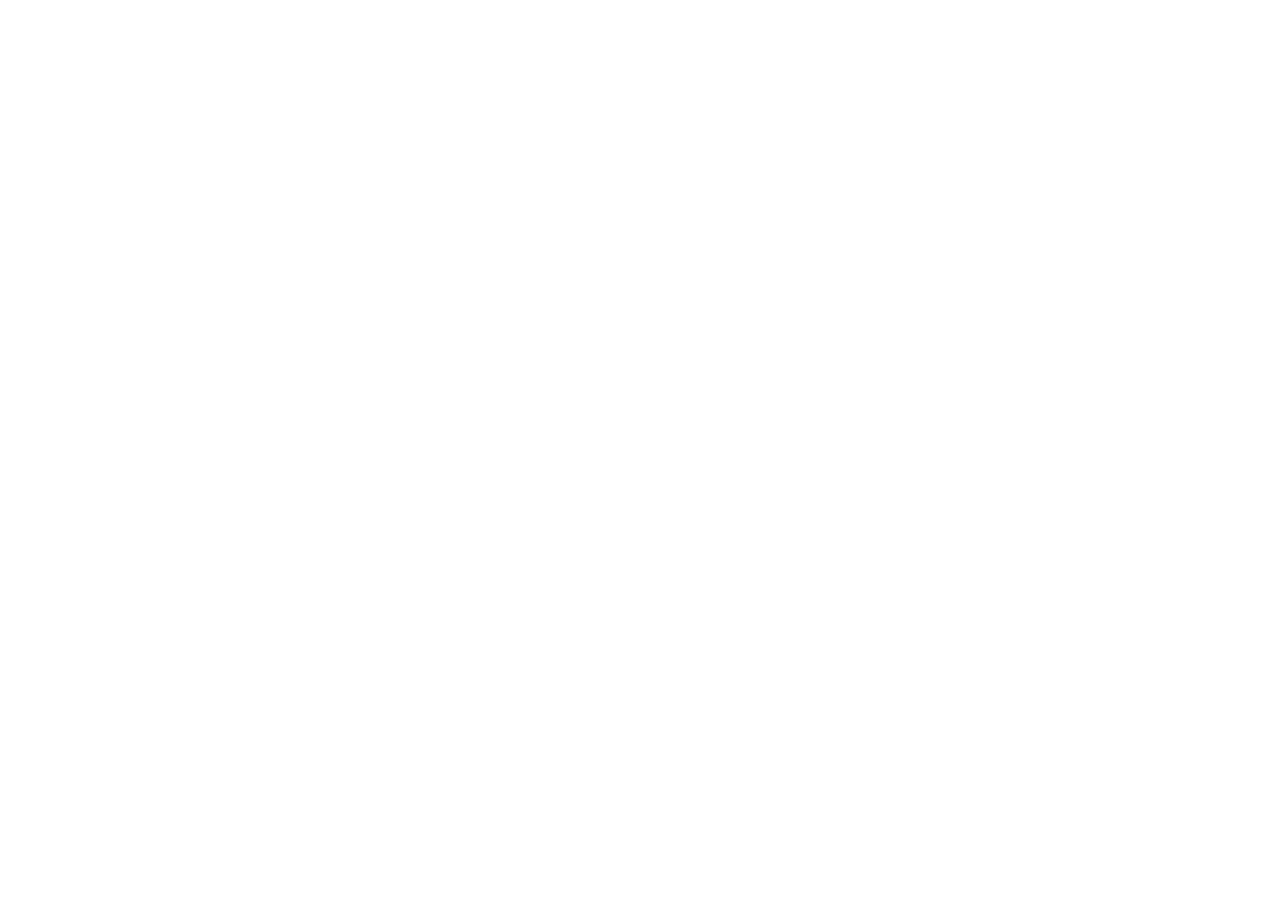
==== index.html @ 24b888a6 "Defined components and styles for card" ====
<!DOCTYPE html>
<html lang="en">
  <head>
    <meta charset="UTF-8" />
    <meta name="viewport" content="width=device-width, initial-scale=1.0" />
    <!-- displays site properly based on user's device -->

    <link
      rel="icon"
      type="image/png"
      sizes="32x32"
      href="./images/favicon-32x32.png"
    />
    <link 
      href="https://fonts.googleapis.com/css2?family=League+Spartan:wght@400;500;700;800&display=swap" 
      rel="stylesheet">

    <link rel="stylesheet" href="styles/styles.css">

    <title>Frontend Mentor | Social proof section</title>

    <!-- Feel free to remove these styles or customise in your own stylesheet 👍 -->
<!--     <style>
      .attribution {
        font-size: 11px;
        text-align: center;
      }
      .attribution a {
        color: hsl(228, 45%, 44%);
      }
    </style> -->
  </head>
  <body>

<!--     <div class="attribution">
      Challenge by
      <a href="https://www.frontendmentor.io?ref=challenge" target="_blank"
        >Frontend Mentor</a
      >. Coded by <a href="#">Your Name Here</a>.
    </div> -->
  </body>
</html>
---- styles/styles.css ----
/*variable*/
:root {
	--color-Very-Dark-Magenta: hsl(300, 43%, 22%);
	--color-Soft-Pink: hsl(333, 80%, 67%);
	--color-Dark-Grayish-Magenta: hsl(303, 10%, 53%);
	--color-Light-Grayish-Magenta: hsl(300, 24%, 96%);
	--color-White: hsl(0, 0%, 100%);
	--font-main: 'League Spartan', sans-serif;
}

*,
*::before,
*::after {
	margin: 0;
	padding: 0;
	box-sizing: content-box;
	font-family: var(--font-main);
}

html {
	font-size: 62.5%;
}

body {
/*	background-image: 
		url('data:image/svg+xml,<svg width="374" height="232" xmlns="http://www.w3.org/2000/svg"><defs><linearGradient x1="100%" y1="69.24%" x2="9.399%" y2="32.157%" id="a"><stop stop-color="%238A4389" stop-opacity="0" offset="0%"/><stop stop-color="%23512051" offset="100%"/><stop stop-color="%23512051" offset="100%"/><stop stop-color="%23512051" offset="100%"/></linearGradient></defs><path d="M0 232c25.63-53.065 74.118-86.618 145.464-100.66 107.018-21.062 66.506-42.306 119.083-84.466C299.6 18.767 336.083 3.143 374 0v232H0z" transform="rotate(180 187 116)" fill="url(%23a)" fill-rule="evenodd" opacity="1"/></svg>'),
		url('data:image/svg+xml,<svg width="375" height="503" xmlns="http://www.w3.org/2000/svg"><defs><linearGradient x1="100%" y1="69.237%" x2="9.399%" y2="32.159%" id="a"><stop stop-color="%238A4389" stop-opacity="0" offset="0%"/><stop stop-color="%23512051" offset="100%"/><stop stop-color="%23512051" offset="100%"/><stop stop-color="%23512051" offset="100%"/></linearGradient></defs><path d="M-355 1530c74.356-153.934 215.022-251.268 422-292 310.466-61.099 192.94-122.724 345.47-245.025C514.157 911.442 620 866.116 730 857v673H-355z" transform="translate(0 -1027)" fill="url(%23a)" fill-rule="evenodd" opacity="1"/></svg>');
	background-repeat: no-repeat;
	background-size: cover; 
*/
	margin: 0 2.4rem;
	height: 100vh;
}

/*@media screen and (min-width: 768px) {
	body {
		background-image: 
			url('data:image/svg+xml,<svg width="1085" height="673" xmlns="http://www.w3.org/2000/svg"><defs><linearGradient x1="100%" y1="69.237%" x2="9.399%" y2="32.159%" id="a"><stop stop-color="%238A4389" stop-opacity="0" offset="0%"/><stop stop-color="%23512051" offset="100%"/><stop stop-color="%23512051" offset="100%"/><stop stop-color="%23512051" offset="100%"/></linearGradient></defs><path d="M355 800c74.356-153.934 215.022-251.268 422-292 310.466-61.099 192.94-122.724 345.47-245.025C1224.157 181.442 1330 136.116 1440 127v673H355z" transform="translate(-355 -127)" fill="url(%23a)" fill-rule="evenodd" opacity="1"/></svg>'),
			url('data:image/svg+xml,<svg width="584" height="362" xmlns="http://www.w3.org/2000/svg"><defs><linearGradient x1="100%" y1="69.212%" x2="9.399%" y2="32.183%" id="a"><stop stop-color="%238A4389" stop-opacity="0" offset="0%"/><stop stop-color="%23512051" offset="100%"/><stop stop-color="%23512051" offset="100%"/><stop stop-color="%23512051" offset="100%"/></linearGradient></defs><path d="M0 362c40.022-82.8 115.736-135.154 227.141-157.064 167.108-32.864 103.85-66.012 185.949-131.796C467.823 29.284 524.793 4.904 584 0v362H0z" transform="rotate(180 292 181)" fill="url(%23a)" fill-rule="evenodd" opacity="1"/></svg>');
	}
}
*/

/*header section*/
.socail-proof-header {
	text-align: center;
}

.header-title {
	font-size: 4rem;
	margin: 2rem 0;
	color: var(--color-Very-Dark-Magenta);
	padding: 0 2rem;
	font-weight: 700;
	letter-spacing: -0.1rem;
}

.header-description {
	font-size: 1.75rem;
	line-height: 1.3;
	color: var(--color-Dark-Grayish-Magenta);
	font-weight: 500;
}

@media screen and (min-width: 768px) {
	.socail-proof-header {
		text-align: left;
	}

	.header-title {
		padding: 0;
	}
}

/*ratings section*/
.social-proof-ratings {
	text-align: center;
}

.ratings {
	background: var(--color-Light-Grayish-Magenta);
	border-radius: 10px;
	margin: 1rem 0;
	height: 60px;
	display: flex;
	flex-direction: column;
	align-items: center;
	justify-content: center;

}

.stars {
	padding: 0 0px;
}

.stars img {
	width: 11px;
	margin: 2px;
} 

.ratings p {
	font-size: 1.2rem;
	padding: 5px;
	font-weight: 700;
	color: var(--color-Very-Dark-Magenta);
}

@media screen and (min-width: 768px) {
	.ratings {
		flex-direction: row;
		height: 50px;
		width: 440px;
	} 

	.ratings p {
		padding-left: 3rem;
	}
}

/*Testimonials*/
.testimonials-block {
	display: flex;
	flex-direction: column;
}

.testmonial {
	background: var(--color-Very-Dark-Magenta);
	border-radius: 8px;
	padding: 35px;
	color: white;
	margin-bottom: 16px;
	max-width: 265px;
	min-width: 265px;
}

.testimonial-user {
	display: flex;
	align-items: center;
	padding-bottom: 20px;
}

.testimonial-user img {
	width: 40px;
	border-radius: 50%;
}

.testimonial-name {
	font-size: 1.5rem;
	font-weight: 500;
}

.testimonial-userinfo {
	padding-left: 20px;
}

.testimonial-verified {
	padding-top: .5rem;
	color: var(--color-Soft-Pink);
	font-size: 1.6rem;
	opacity: .9;
}

.testimonial-statement {
	font-size: 1.6rem;
	line-height: 1.5;
	color: var(--color-Light-Grayish-Magenta);
}

.testimonial-statement::before {
	content: '"';
}

.testimonial-statement::after {
	content: '"';
}

@media screen and (min-width: 768px) {
	.testmonial {
		min-width: 300px;
		margin: 15px;
	}

	.testimonials-block {
		flex-direction: row;
	}
}

/*card*/
.grid {
	display: grid;
	height: 200px;
}

@media screen and (min-width: 768px) {

	.grid {
		grid-template-columns: repeat(2, 1fr);
	}
}
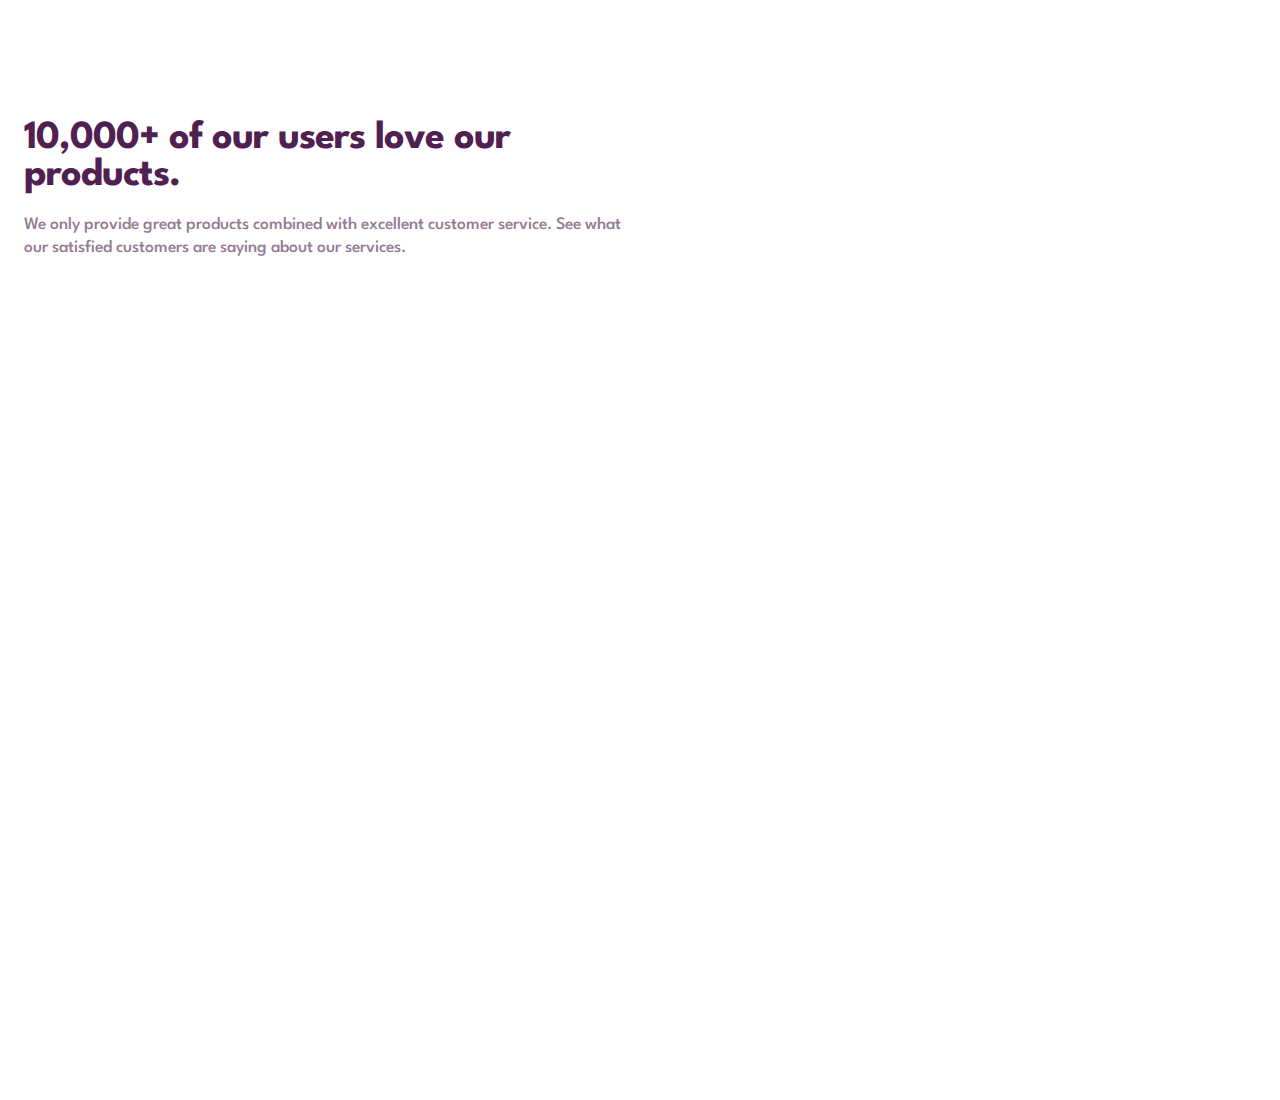
==== commit e77376b3: "Added styles to page with header component" ====
--- a/index.html
+++ b/index.html
@@ -31,6 +31,18 @@
     </style> -->
   </head>
   <body>
+      <section class="social-proof-card">     
+        <div class="grid">
+          <div class="socail-proof-header">
+            <h1 class="header-title"> 10,000+ of our users love our products.</h1>
+            
+            <p class="header-description">
+              We only provide great products combined with excellent customer service.
+              See what our satisfied customers are saying about our services.
+            </p>
+          </div>
+        </div> 
+      </section>
 
 <!--     <div class="attribution">
       Challenge by
--- a/styles/styles.css
+++ b/styles/styles.css
@@ -28,7 +28,7 @@
 	background-repeat: no-repeat;
 	background-size: cover; 
 */
-	margin: 0 2.4rem;
+	margin: 10rem 2.4rem;
 	height: 100vh;
 }
 
@@ -188,7 +188,6 @@
 /*card*/
 .grid {
 	display: grid;
-	height: 200px;
 }
 
 @media screen and (min-width: 768px) {
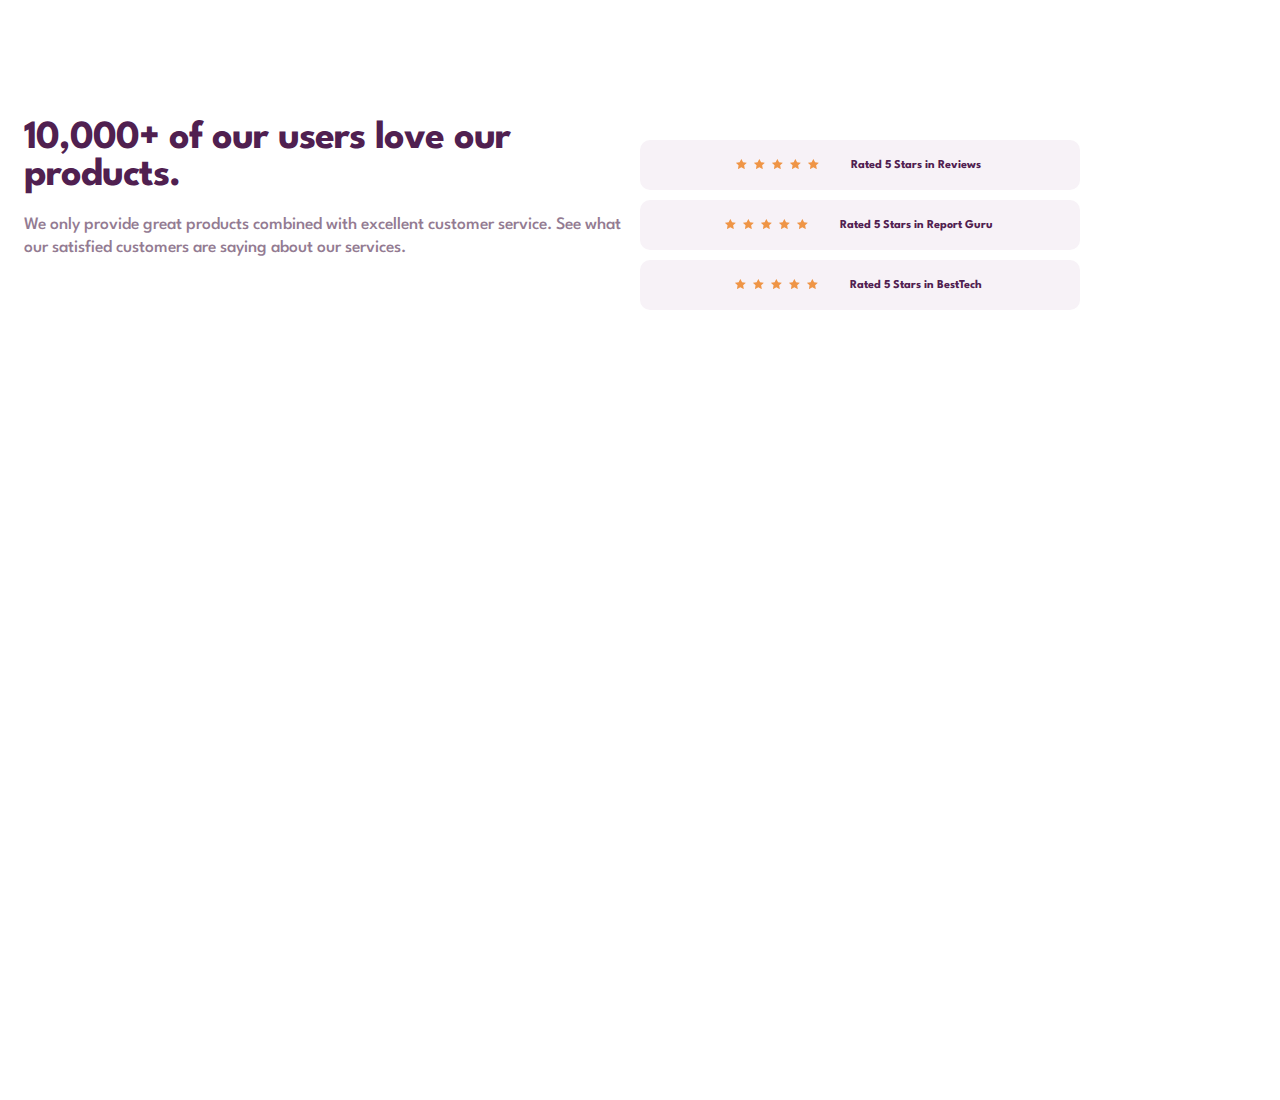
==== commit df01d4b1: "Added styles to page with ratings section" ====
--- a/index.html
+++ b/index.html
@@ -41,6 +41,37 @@
               See what our satisfied customers are saying about our services.
             </p>
           </div>
+          <div class="social-proof-ratings">
+            <div class="ratings">
+              <div class="stars">
+                <img src="images/icon-star.svg" alt="">
+                <img src="images/icon-star.svg" alt="">
+                <img src="images/icon-star.svg" alt="">
+                <img src="images/icon-star.svg" alt="">
+                <img src="images/icon-star.svg" alt="">
+              </div>        
+              <p>Rated 5 Stars in Reviews</p>
+            </div>
+            <div class="ratings">
+              <div class="stars">
+                <img src="images/icon-star.svg" alt="">
+                <img src="images/icon-star.svg" alt="">
+                <img src="images/icon-star.svg" alt="">
+                <img src="images/icon-star.svg" alt="">
+                <img src="images/icon-star.svg" alt="">
+              </div>
+              <p>Rated 5 Stars in Report Guru</p>
+            </div>
+            <div class="ratings">
+              <div class="stars">
+                <img src="images/icon-star.svg" alt="">
+                <img src="images/icon-star.svg" alt="">
+                <img src="images/icon-star.svg" alt="">
+                <img src="images/icon-star.svg" alt="">
+                <img src="images/icon-star.svg" alt="">
+              </div>        
+                <p>Rated 5 Stars in BestTech</p>
+          </div>          
         </div> 
       </section>
 
--- a/styles/styles.css
+++ b/styles/styles.css
@@ -75,6 +75,7 @@
 /*ratings section*/
 .social-proof-ratings {
 	text-align: center;
+	margin: 30px 0;
 }
 
 .ratings {
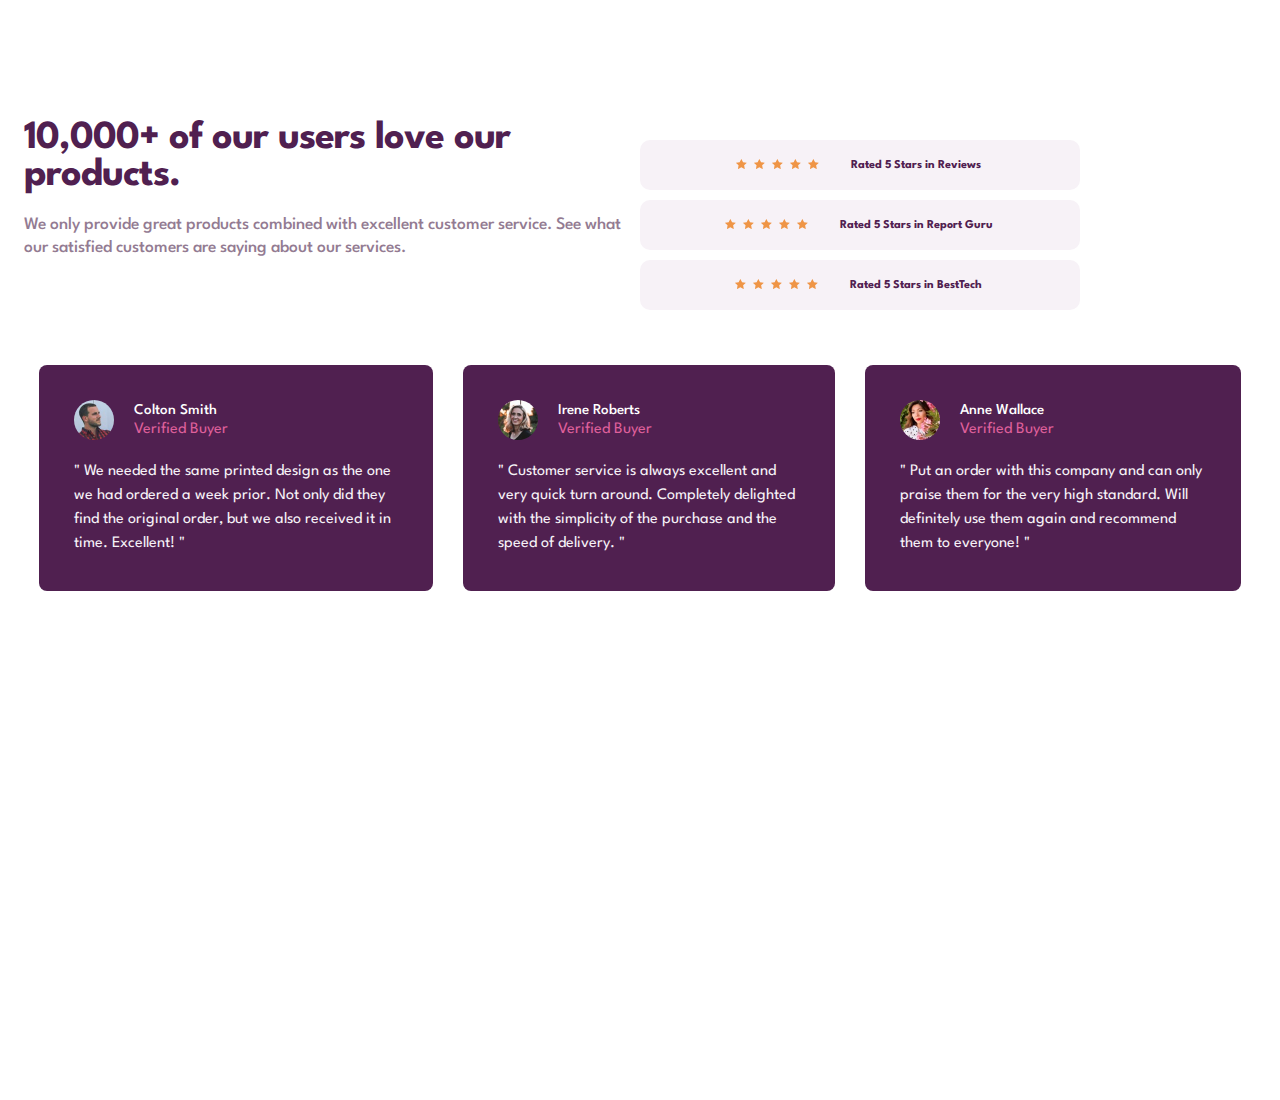
==== commit ab661b1f: "Added styles to page with testimonials block" ====
--- a/index.html
+++ b/index.html
@@ -70,9 +70,54 @@
                 <img src="images/icon-star.svg" alt="">
                 <img src="images/icon-star.svg" alt="">
               </div>        
-                <p>Rated 5 Stars in BestTech</p>
-          </div>          
-        </div> 
+              <p>Rated 5 Stars in BestTech</p>
+            </div>          
+          </div>
+        </div>
+        <div class="testimonials-block">
+         <div class="testmonial">
+           <div class="testimonial-user">
+             <img src="images/image-colton.jpg" alt="">
+             <div class="testimonial-userinfo">
+               <h2 class="testimonial-name">Colton Smith</h2>
+               <p class="testimonial-verified">Verified Buyer</p>
+             </div>
+           </div>
+           <blockquote class="testimonial-statement">
+             We needed the same printed design as the one we had ordered a week prior.
+             Not only did they find the original order, but we also received it in time.
+             Excellent!
+           </blockquote>
+         </div>
+         <div class="testmonial">
+           <div class="testimonial-user">
+             <img src="images/image-irene.jpg" alt="">
+             <div class="testimonial-userinfo">
+               <h2 class="testimonial-name">Irene Roberts</h2>
+               <p class="testimonial-verified">Verified Buyer</p>
+             </div>
+           </div>
+           <blockquote class="testimonial-statement">
+             Customer service is always excellent and very quick turn around. Completely
+             delighted with the simplicity of the purchase and the speed of delivery.
+           </blockquote>
+         </div>
+         <div class="testmonial">
+           <div class="testimonial-user">
+             <img src="images/image-anne.jpg" alt="">
+             <div class="testimonial-userinfo">
+               <h2 class="testimonial-name">Anne Wallace</h2>
+               <p class="testimonial-verified">Verified Buyer</p>
+             </div>
+           </div>
+           <blockquote class="testimonial-statement">
+             Put an order with this company and can only praise them for the very high
+             standard. Will definitely use them again and recommend them to everyone!
+           </blockquote>
+         </div>
+        </div>   
+  
+
       </section>
 
 <!--     <div class="attribution">
--- a/styles/styles.css
+++ b/styles/styles.css
@@ -122,6 +122,7 @@
 .testimonials-block {
 	display: flex;
 	flex-direction: column;
+	align-items: center;
 }
 
 .testmonial {
@@ -130,7 +131,7 @@
 	padding: 35px;
 	color: white;
 	margin-bottom: 16px;
-	max-width: 265px;
+/*	max-width: 265px;*/
 	min-width: 265px;
 }
 
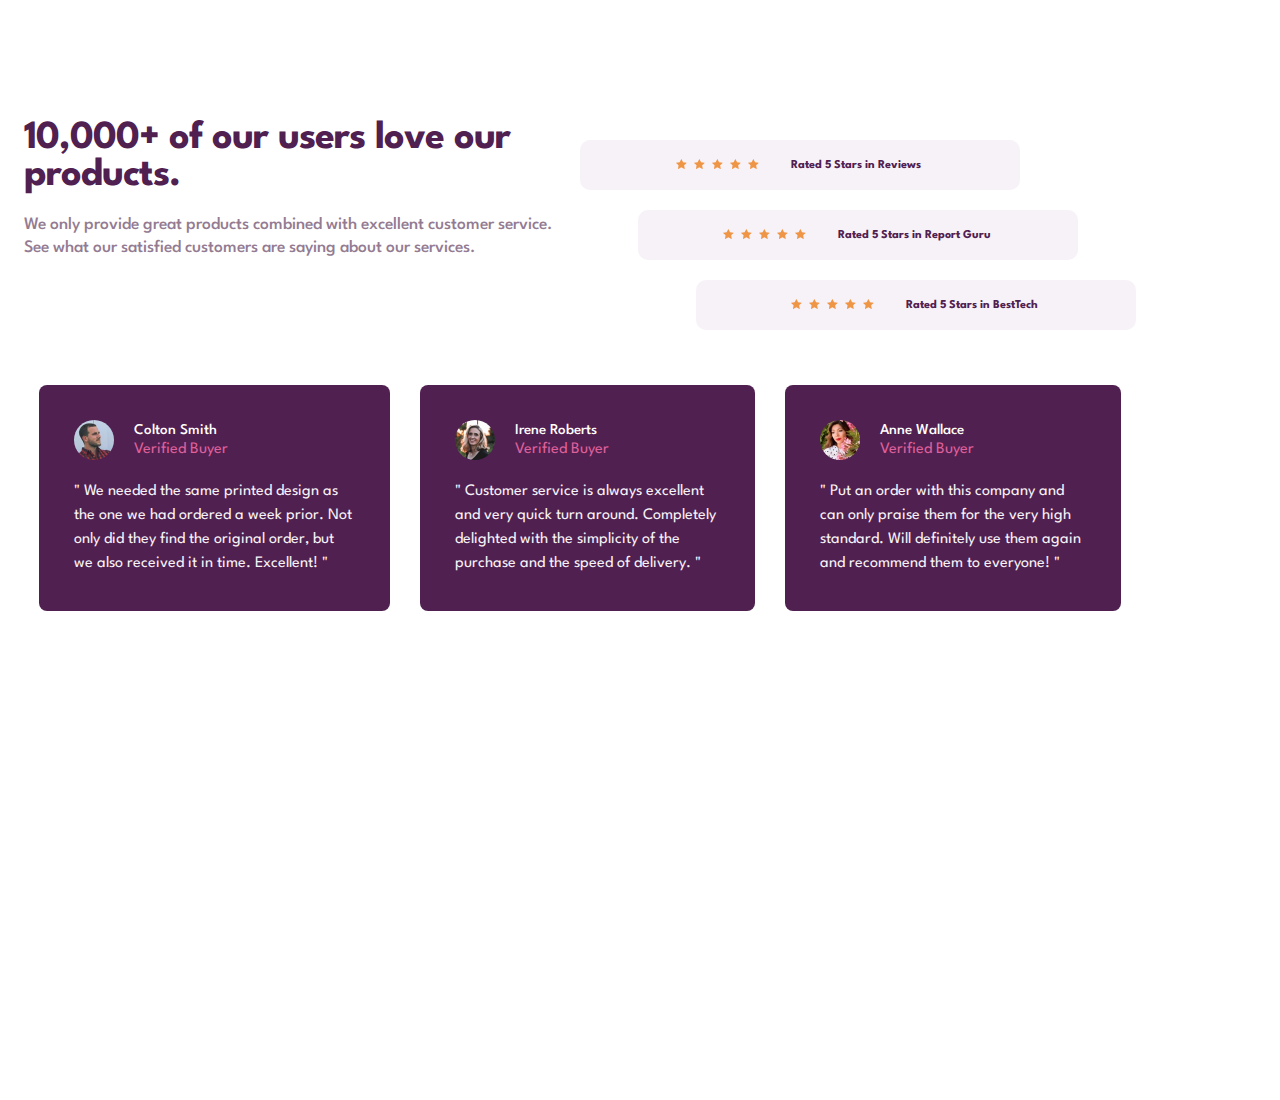
==== commit 33f37e6c: "Added styles to ratings section" ====
--- a/index.html
+++ b/index.html
@@ -9,8 +9,8 @@
       rel="icon"
       type="image/png"
       sizes="32x32"
-      href="./images/favicon-32x32.png"
-    />
+     href="./images/favicon-32x32.png"
+    /> 
     <link 
       href="https://fonts.googleapis.com/css2?family=League+Spartan:wght@400;500;700;800&display=swap" 
       rel="stylesheet">
@@ -31,94 +31,92 @@
     </style> -->
   </head>
   <body>
-      <section class="social-proof-card">     
-        <div class="grid">
-          <div class="socail-proof-header">
-            <h1 class="header-title"> 10,000+ of our users love our products.</h1>
-            
-            <p class="header-description">
-              We only provide great products combined with excellent customer service.
-              See what our satisfied customers are saying about our services.
-            </p>
+    <section class="social-proof-card">     
+      <div class="grid">
+        <div class="socail-proof-header">
+          <h1 class="header-title"> 10,000+ of our users love our products.</h1>
+          
+          <p class="header-description">
+            We only provide great products combined with excellent customer service.
+            See what our satisfied customers are saying about our services.
+          </p>
+        </div>
+        <div class="social-proof-ratings">
+          <div class="ratings">
+            <div class="stars">
+              <img src="images/icon-star.svg" alt="">
+              <img src="images/icon-star.svg" alt="">
+              <img src="images/icon-star.svg" alt="">
+              <img src="images/icon-star.svg" alt="">
+              <img src="images/icon-star.svg" alt="">
+            </div>        
+            <p>Rated 5 Stars in Reviews</p>
           </div>
-          <div class="social-proof-ratings">
-            <div class="ratings">
-              <div class="stars">
-                <img src="images/icon-star.svg" alt="">
-                <img src="images/icon-star.svg" alt="">
-                <img src="images/icon-star.svg" alt="">
-                <img src="images/icon-star.svg" alt="">
-                <img src="images/icon-star.svg" alt="">
-              </div>        
-              <p>Rated 5 Stars in Reviews</p>
+          <div class="ratings">
+            <div class="stars">
+              <img src="images/icon-star.svg" alt="">
+              <img src="images/icon-star.svg" alt="">
+              <img src="images/icon-star.svg" alt="">
+              <img src="images/icon-star.svg" alt="">
+              <img src="images/icon-star.svg" alt="">
             </div>
-            <div class="ratings">
-              <div class="stars">
-                <img src="images/icon-star.svg" alt="">
-                <img src="images/icon-star.svg" alt="">
-                <img src="images/icon-star.svg" alt="">
-                <img src="images/icon-star.svg" alt="">
-                <img src="images/icon-star.svg" alt="">
-              </div>
-              <p>Rated 5 Stars in Report Guru</p>
-            </div>
-            <div class="ratings">
-              <div class="stars">
-                <img src="images/icon-star.svg" alt="">
-                <img src="images/icon-star.svg" alt="">
-                <img src="images/icon-star.svg" alt="">
-                <img src="images/icon-star.svg" alt="">
-                <img src="images/icon-star.svg" alt="">
-              </div>        
-              <p>Rated 5 Stars in BestTech</p>
-            </div>          
+            <p>Rated 5 Stars in Report Guru</p>
           </div>
+          <div class="ratings">
+            <div class="stars">
+              <img src="images/icon-star.svg" alt="">
+              <img src="images/icon-star.svg" alt="">
+              <img src="images/icon-star.svg" alt="">
+              <img src="images/icon-star.svg" alt="">
+              <img src="images/icon-star.svg" alt="">
+            </div>        
+            <p>Rated 5 Stars in BestTech</p>
+          </div>          
         </div>
-        <div class="testimonials-block">
-         <div class="testmonial">
-           <div class="testimonial-user">
-             <img src="images/image-colton.jpg" alt="">
-             <div class="testimonial-userinfo">
-               <h2 class="testimonial-name">Colton Smith</h2>
-               <p class="testimonial-verified">Verified Buyer</p>
-             </div>
+      </div>
+      <div class="testimonials-block">
+       <div class="testmonial">
+         <div class="testimonial-user">
+           <img src="images/image-colton.jpg" alt="">
+           <div class="testimonial-userinfo">
+             <h2 class="testimonial-name">Colton Smith</h2>
+             <p class="testimonial-verified">Verified Buyer</p>
            </div>
-           <blockquote class="testimonial-statement">
-             We needed the same printed design as the one we had ordered a week prior.
-             Not only did they find the original order, but we also received it in time.
-             Excellent!
-           </blockquote>
          </div>
-         <div class="testmonial">
-           <div class="testimonial-user">
-             <img src="images/image-irene.jpg" alt="">
-             <div class="testimonial-userinfo">
-               <h2 class="testimonial-name">Irene Roberts</h2>
-               <p class="testimonial-verified">Verified Buyer</p>
-             </div>
+         <blockquote class="testimonial-statement">
+           We needed the same printed design as the one we had ordered a week prior.
+           Not only did they find the original order, but we also received it in time.
+           Excellent!
+         </blockquote>
+       </div>
+       <div class="testmonial">
+         <div class="testimonial-user">
+           <img src="images/image-irene.jpg" alt="">
+           <div class="testimonial-userinfo">
+             <h2 class="testimonial-name">Irene Roberts</h2>
+             <p class="testimonial-verified">Verified Buyer</p>
            </div>
-           <blockquote class="testimonial-statement">
-             Customer service is always excellent and very quick turn around. Completely
-             delighted with the simplicity of the purchase and the speed of delivery.
-           </blockquote>
          </div>
-         <div class="testmonial">
-           <div class="testimonial-user">
-             <img src="images/image-anne.jpg" alt="">
-             <div class="testimonial-userinfo">
-               <h2 class="testimonial-name">Anne Wallace</h2>
-               <p class="testimonial-verified">Verified Buyer</p>
-             </div>
+         <blockquote class="testimonial-statement">
+           Customer service is always excellent and very quick turn around. Completely
+           delighted with the simplicity of the purchase and the speed of delivery.
+         </blockquote>
+       </div>
+       <div class="testmonial">
+         <div class="testimonial-user">
+           <img src="images/image-anne.jpg" alt="">
+           <div class="testimonial-userinfo">
+             <h2 class="testimonial-name">Anne Wallace</h2>
+             <p class="testimonial-verified">Verified Buyer</p>
            </div>
-           <blockquote class="testimonial-statement">
-             Put an order with this company and can only praise them for the very high
-             standard. Will definitely use them again and recommend them to everyone!
-           </blockquote>
          </div>
-        </div>   
-  
-
-      </section>
+         <blockquote class="testimonial-statement">
+           Put an order with this company and can only praise them for the very high
+           standard. Will definitely use them again and recommend them to everyone!
+         </blockquote>
+       </div>
+      </div>   
+    </section>
 
 <!--     <div class="attribution">
       Challenge by
--- a/styles/styles.css
+++ b/styles/styles.css
@@ -76,6 +76,8 @@
 .social-proof-ratings {
 	text-align: center;
 	margin: 30px 0;
+	display: flex;
+	flex-direction: column;
 }
 
 .ratings {
@@ -87,7 +89,7 @@
 	flex-direction: column;
 	align-items: center;
 	justify-content: center;
-
+	order: 2;
 }
 
 .stars {
@@ -116,6 +118,17 @@
 	.ratings p {
 		padding-left: 3rem;
 	}
+
+	.ratings:nth-child(1) {
+		place-self: start;
+	}
+	.ratings:nth-child(2) {
+		place-self: center;
+	}
+	.ratings:nth-child(3) {
+		place-self: end;
+	}
+
 }
 
 /*Testimonials*/
@@ -178,7 +191,6 @@
 
 @media screen and (min-width: 768px) {
 	.testmonial {
-		min-width: 300px;
 		margin: 15px;
 	}
 
@@ -198,3 +210,8 @@
 		grid-template-columns: repeat(2, 1fr);
 	}
 }
+
+.social-proof-card {
+
+	width: 1112px;
+}
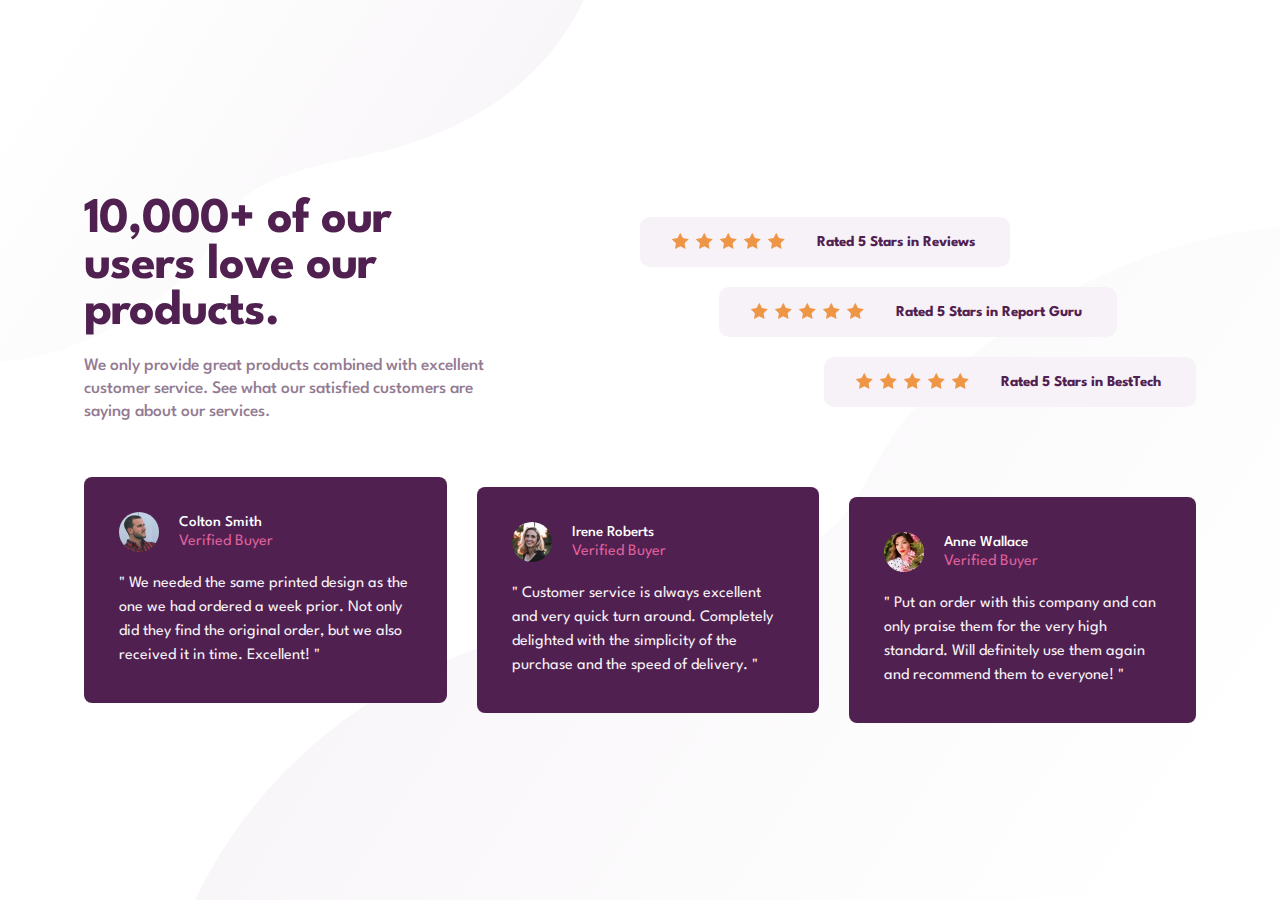
==== commit d71ae251: "Edited testimonials and header styles" ====
--- a/index.html
+++ b/index.html
@@ -33,7 +33,7 @@
   <body>
     <section class="social-proof-card">     
       <div class="grid">
-        <div class="socail-proof-header">
+        <div class="social-proof-header">
           <h1 class="header-title"> 10,000+ of our users love our products.</h1>
           
           <p class="header-description">
--- a/styles/styles.css
+++ b/styles/styles.css
@@ -22,27 +22,32 @@
 }
 
 body {
-/*	background-image: 
-		url('data:image/svg+xml,<svg width="374" height="232" xmlns="http://www.w3.org/2000/svg"><defs><linearGradient x1="100%" y1="69.24%" x2="9.399%" y2="32.157%" id="a"><stop stop-color="%238A4389" stop-opacity="0" offset="0%"/><stop stop-color="%23512051" offset="100%"/><stop stop-color="%23512051" offset="100%"/><stop stop-color="%23512051" offset="100%"/></linearGradient></defs><path d="M0 232c25.63-53.065 74.118-86.618 145.464-100.66 107.018-21.062 66.506-42.306 119.083-84.466C299.6 18.767 336.083 3.143 374 0v232H0z" transform="rotate(180 187 116)" fill="url(%23a)" fill-rule="evenodd" opacity="1"/></svg>'),
-		url('data:image/svg+xml,<svg width="375" height="503" xmlns="http://www.w3.org/2000/svg"><defs><linearGradient x1="100%" y1="69.237%" x2="9.399%" y2="32.159%" id="a"><stop stop-color="%238A4389" stop-opacity="0" offset="0%"/><stop stop-color="%23512051" offset="100%"/><stop stop-color="%23512051" offset="100%"/><stop stop-color="%23512051" offset="100%"/></linearGradient></defs><path d="M-355 1530c74.356-153.934 215.022-251.268 422-292 310.466-61.099 192.94-122.724 345.47-245.025C514.157 911.442 620 866.116 730 857v673H-355z" transform="translate(0 -1027)" fill="url(%23a)" fill-rule="evenodd" opacity="1"/></svg>');
-	background-repeat: no-repeat;
-	background-size: cover; 
-*/
-	margin: 10rem 2.4rem;
-	height: 100vh;
-}
-
-/*@media screen and (min-width: 768px) {
+  background: url('data:image/svg+xml,<svg width="374" height="232" xmlns="http://www.w3.org/2000/svg"><defs><linearGradient x1="100%" y1="69.24%" x2="9.399%" y2="32.157%" id="a"><stop stop-color="%238A4389" stop-opacity="0" offset="0%"/><stop stop-color="%23512051" offset="100%"/><stop stop-color="%23512051" offset="100%"/><stop stop-color="%23512051" offset="100%"/></linearGradient></defs><path d="M0 232c25.63-53.065 74.118-86.618 145.464-100.66 107.018-21.062 66.506-42.306 119.083-84.466C299.6 18.767 336.083 3.143 374 0v232H0z" transform="rotate(180 187 116)" fill="url(%23a)" fill-rule="evenodd" opacity=".05"/></svg>'),
+  			  url('data:image/svg+xml,<svg width="375" height="503" xmlns="http://www.w3.org/2000/svg"><defs><linearGradient x1="100%" y1="69.237%" x2="9.399%" y2="32.159%" id="a"><stop stop-color="%238A4389" stop-opacity="0" offset="0%"/><stop stop-color="%23512051" offset="100%"/><stop stop-color="%23512051" offset="100%"/><stop stop-color="%23512051" offset="100%"/></linearGradient></defs><path d="M-355 1530c74.356-153.934 215.022-251.268 422-292 310.466-61.099 192.94-122.724 345.47-245.025C514.157 911.442 620 866.116 730 857v673H-355z" transform="translate(0 -1027)" fill="url(%23a)" fill-rule="evenodd" opacity=".05"/></svg>');
+  background-repeat: no-repeat, no-repeat;
+  background-size: auto, auto;
+  background-position: top 0 left 0, bottom 0 left 0; 
+
+	margin: 6rem 2.4rem;
+	min-height: 100vh;
+	display: grid;
+	place-items: center;
+
+}
+
+@media screen and (min-width: 768px) {
 	body {
-		background-image: 
-			url('data:image/svg+xml,<svg width="1085" height="673" xmlns="http://www.w3.org/2000/svg"><defs><linearGradient x1="100%" y1="69.237%" x2="9.399%" y2="32.159%" id="a"><stop stop-color="%238A4389" stop-opacity="0" offset="0%"/><stop stop-color="%23512051" offset="100%"/><stop stop-color="%23512051" offset="100%"/><stop stop-color="%23512051" offset="100%"/></linearGradient></defs><path d="M355 800c74.356-153.934 215.022-251.268 422-292 310.466-61.099 192.94-122.724 345.47-245.025C1224.157 181.442 1330 136.116 1440 127v673H355z" transform="translate(-355 -127)" fill="url(%23a)" fill-rule="evenodd" opacity="1"/></svg>'),
-			url('data:image/svg+xml,<svg width="584" height="362" xmlns="http://www.w3.org/2000/svg"><defs><linearGradient x1="100%" y1="69.212%" x2="9.399%" y2="32.183%" id="a"><stop stop-color="%238A4389" stop-opacity="0" offset="0%"/><stop stop-color="%23512051" offset="100%"/><stop stop-color="%23512051" offset="100%"/><stop stop-color="%23512051" offset="100%"/></linearGradient></defs><path d="M0 362c40.022-82.8 115.736-135.154 227.141-157.064 167.108-32.864 103.85-66.012 185.949-131.796C467.823 29.284 524.793 4.904 584 0v362H0z" transform="rotate(180 292 181)" fill="url(%23a)" fill-rule="evenodd" opacity="1"/></svg>');
-	}
-}
-*/
+		background:	url('data:image/svg+xml,<svg width="584" height="362" xmlns="http://www.w3.org/2000/svg"><defs><linearGradient x1="100%" y1="69.212%" x2="9.399%" y2="32.183%" id="a"><stop stop-color="%238A4389" stop-opacity="0" offset="0%"/><stop stop-color="%23512051" offset="100%"/><stop stop-color="%23512051" offset="100%"/><stop stop-color="%23512051" offset="100%"/></linearGradient></defs><path d="M0 362c40.022-82.8 115.736-135.154 227.141-157.064 167.108-32.864 103.85-66.012 185.949-131.796C467.823 29.284 524.793 4.904 584 0v362H0z" transform="rotate(180 292 181)" fill="url(%23a)" fill-rule="evenodd" opacity=".05"/></svg>'),
+					url('data:image/svg+xml,<svg width="1085" height="673" xmlns="http://www.w3.org/2000/svg"><defs><linearGradient x1="100%" y1="69.237%" x2="9.399%" y2="32.159%" id="a"><stop stop-color="%238A4389" stop-opacity="0" offset="0%"/><stop stop-color="%23512051" offset="100%"/><stop stop-color="%23512051" offset="100%"/><stop stop-color="%23512051" offset="100%"/></linearGradient></defs><path d="M355 800c74.356-153.934 215.022-251.268 422-292 310.466-61.099 192.94-122.724 345.47-245.025C1224.157 181.442 1330 136.116 1440 127v673H355z" transform="translate(-355 -127)" fill="url(%23a)" fill-rule="evenodd" opacity=".05"/></svg>');		
+		background-repeat: no-repeat, no-repeat;
+  		background-size: auto, auto;
+  		background-position: top 0 left 0, bottom 0 right 0;
+  		margin: 0 2.4rem;
+	}
+}
 
 /*header section*/
-.socail-proof-header {
+.social-proof-header {
 	text-align: center;
 }
 
@@ -63,12 +68,14 @@
 }
 
 @media screen and (min-width: 768px) {
-	.socail-proof-header {
+	.social-proof-header {
 		text-align: left;
+		margin-right: 140px;
 	}
 
 	.header-title {
 		padding: 0;
+		font-size: 5rem;
 	}
 }
 
@@ -97,12 +104,12 @@
 }
 
 .stars img {
-	width: 11px;
+	width: 17px;
 	margin: 2px;
 } 
 
 .ratings p {
-	font-size: 1.2rem;
+	font-size: 1.5rem;
 	padding: 5px;
 	font-weight: 700;
 	color: var(--color-Very-Dark-Magenta);
@@ -112,7 +119,8 @@
 	.ratings {
 		flex-direction: row;
 		height: 50px;
-		width: 440px;
+		width: auto;
+		padding: 0 30px;
 	} 
 
 	.ratings p {
@@ -145,7 +153,7 @@
 	color: white;
 	margin-bottom: 16px;
 /*	max-width: 265px;*/
-	min-width: 265px;
+/*	min-width: 265px;*/
 }
 
 .testimonial-user {
@@ -190,12 +198,25 @@
 }
 
 @media screen and (min-width: 768px) {
+
 	.testmonial {
-		margin: 15px;
+		margin-bottom: 0;
+	}
+
+	.testmonial:nth-child(2) {
+		margin: 0 30px;
 	}
 
 	.testimonials-block {
 		flex-direction: row;
+		margin-top: 10px;
+	}
+
+	.testmonial:nth-child(2) {
+		margin-top: 20px;
+	}
+	.testmonial:nth-child(3) {
+		margin-top: 40px;
 	}
 }
 
@@ -204,14 +225,15 @@
 	display: grid;
 }
 
+.social-proof-card {
+	max-width: 1112px;
+}
+
 @media screen and (min-width: 768px) {
 
 	.grid {
 		grid-template-columns: repeat(2, 1fr);
-	}
-}
-
-.social-proof-card {
-
-	width: 1112px;
-}
+
+	}
+}
+
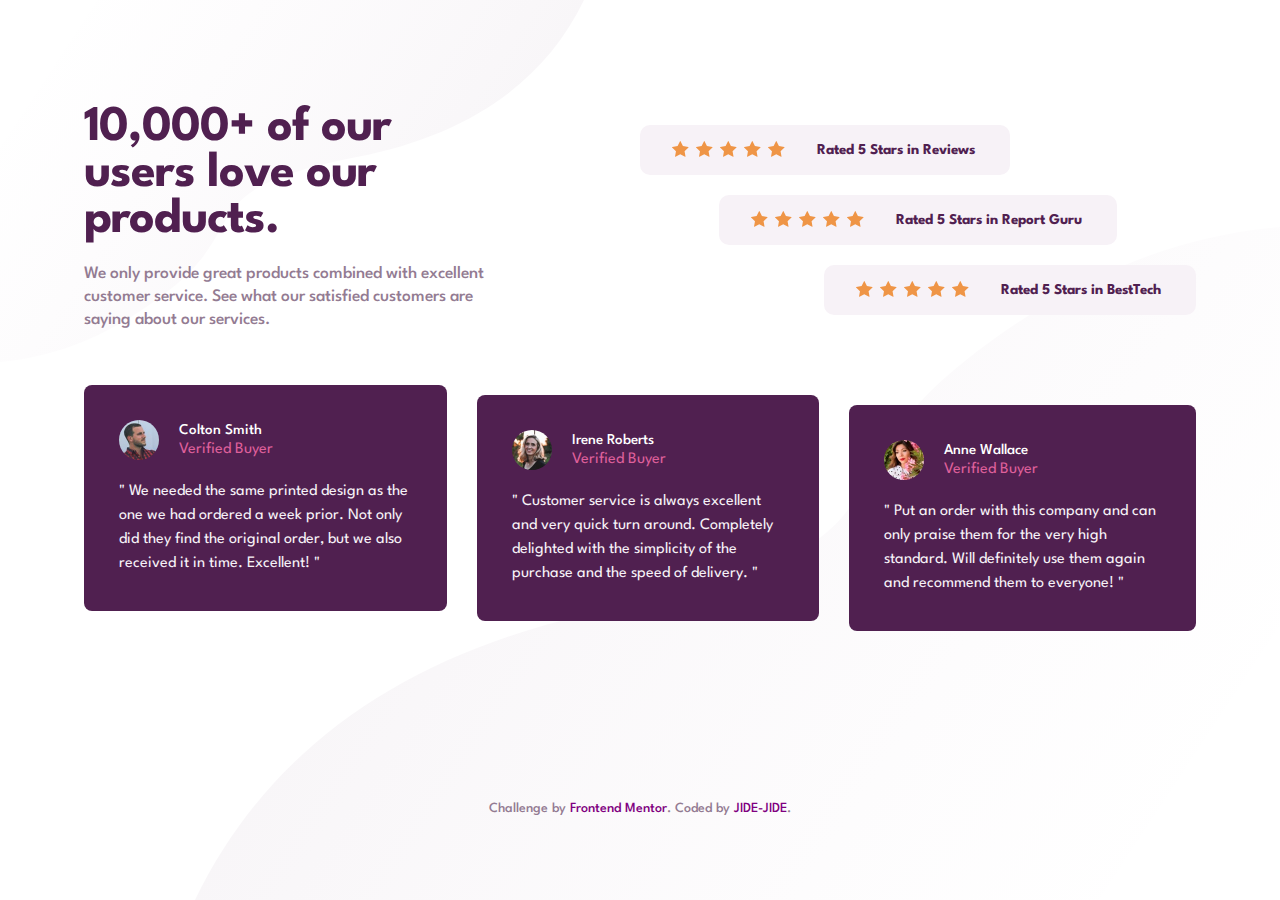
==== commit 4e3bc1ca: "Added styles to attribution" ====
--- a/index.html
+++ b/index.html
@@ -19,16 +19,7 @@
 
     <title>Frontend Mentor | Social proof section</title>
 
-    <!-- Feel free to remove these styles or customise in your own stylesheet 👍 -->
-<!--     <style>
-      .attribution {
-        font-size: 11px;
-        text-align: center;
-      }
-      .attribution a {
-        color: hsl(228, 45%, 44%);
-      }
-    </style> -->
+
   </head>
   <body>
     <section class="social-proof-card">     
@@ -118,11 +109,11 @@
       </div>   
     </section>
 
-<!--     <div class="attribution">
+    <div class="attribution">
       Challenge by
       <a href="https://www.frontendmentor.io?ref=challenge" target="_blank"
         >Frontend Mentor</a
-      >. Coded by <a href="#">Your Name Here</a>.
-    </div> -->
+      >. Coded by <a href="https://www.github.com/jide-jide">JIDE-JIDE</a>.
+    </div>
   </body>
 </html>
--- a/styles/styles.css
+++ b/styles/styles.css
@@ -96,7 +96,6 @@
 	flex-direction: column;
 	align-items: center;
 	justify-content: center;
-	order: 2;
 }
 
 .stars {
@@ -152,8 +151,6 @@
 	padding: 35px;
 	color: white;
 	margin-bottom: 16px;
-/*	max-width: 265px;*/
-/*	min-width: 265px;*/
 }
 
 .testimonial-user {
@@ -237,3 +234,14 @@
 	}
 }
 
+/*attribution*/
+.attribution {
+    font-size: 1.4rem;
+    text-align: center;
+    font-weight: 500;
+    color: var(--color-Dark-Grayish-Magenta);
+}
+.attribution a {
+	color: purple;
+    text-decoration: none;
+  }
